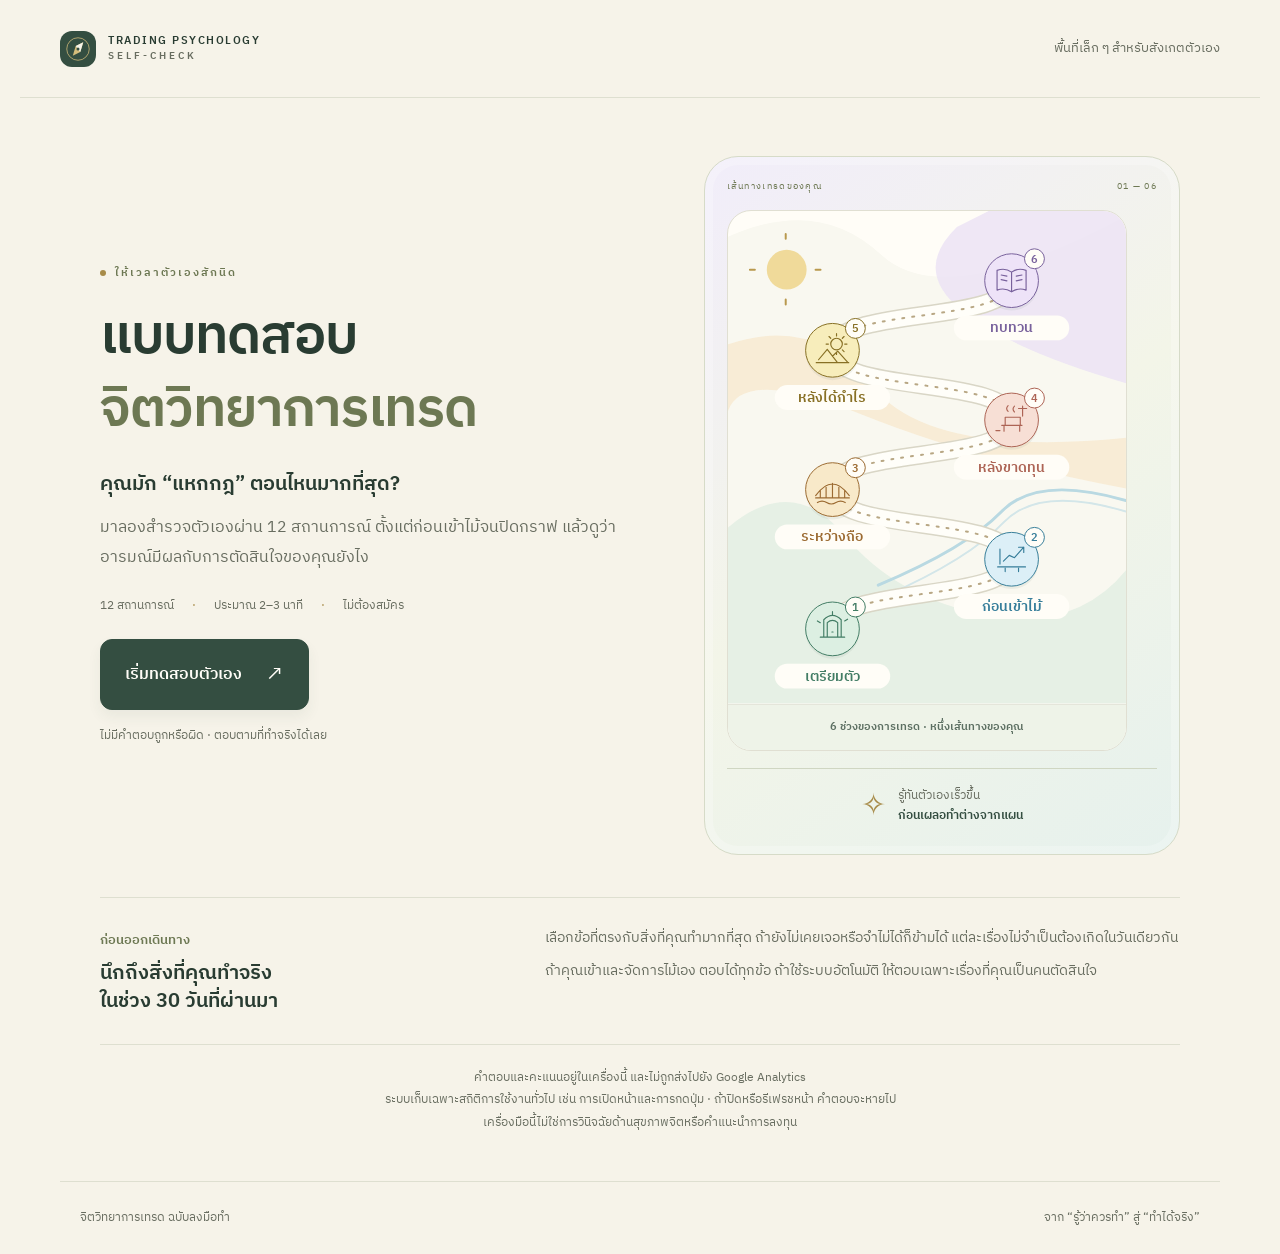
==== self-check/index.html @ 5c340e30 "Add GA4 tracking and self-check" ====
<!doctype html>
<html lang="th">
<head>
  <meta charset="utf-8">
  <meta name="viewport" content="width=device-width, initial-scale=1">
  <meta name="theme-color" content="#f6f3e9">
  <meta name="description" content="แบบทดสอบจิตวิทยาการเทรดฟรี ลองสำรวจตัวเองผ่าน 12 สถานการณ์ แล้วดูว่าอารมณ์มีผลกับการตัดสินใจตอนไหน ใช้เวลาประมาณ 2–3 นาที ไม่ต้องสมัคร">
  <title>แบบทดสอบจิตวิทยาการเทรด · Trading Psychology Self-Check</title>
  <!-- Google tag (gtag.js) -->
  <script async src="https://www.googletagmanager.com/gtag/js?id=G-1ZEJBM398K"></script>
  <script>
    window.dataLayer = window.dataLayer || [];
    function gtag(){dataLayer.push(arguments);}
    gtag('js', new Date());
    gtag('config', 'G-1ZEJBM398K');
    window.selfCheckAnalytics = function(detail) {
      const eventNames = {
        SelfCheckStart: 'self_check_start',
        SelfCheckComplete: 'self_check_complete',
        SelfCheckResultView: 'self_check_result_view',
        SelfCheckProductClick: 'self_check_product_click'
      };
      const eventName = eventNames[detail.name];
      if (!eventName) return;
      gtag('event', eventName, {
        tool_name: detail.tool,
        tool_version: detail.version
      });
    };
  </script>
  <link rel="icon" href="assets/compass.svg" type="image/svg+xml">
  <link rel="stylesheet" href="styles.css?v=20260907-1">
  <script defer src="quiz-data.js?v=20260907-1"></script>
  <script defer src="scoring.js?v=20260907-1"></script>
  <script defer src="app.js?v=20260907-1"></script>
</head>
<body>
  <a class="skip-link" href="#main">ข้ามไปเนื้อหา</a>
  <header class="site-header">
    <a class="brand" href="index.html" aria-label="Trading Psychology Self-Check หน้าเริ่มต้น"><img src="assets/compass.svg" width="36" height="36" alt=""><span>TRADING PSYCHOLOGY<small>SELF-CHECK</small></span></a>
    <span class="header-note">พื้นที่เล็ก ๆ สำหรับสังเกตตัวเอง</span>
  </header>
  <main id="main" tabindex="-1"></main>
  <p id="announcement" class="sr-only" aria-live="polite" aria-atomic="true"></p>
  <footer class="site-footer"><span>จิตวิทยาการเทรด ฉบับลงมือทำ</span><span>จาก “รู้ว่าควรทำ” สู่ “ทำได้จริง”</span></footer>
  <noscript><p class="noscript">กรุณาเปิด JavaScript เพื่อเดินเส้นทางและประมวลผลคำตอบบนอุปกรณ์ของคุณ</p></noscript>
</body>
</html>
---- self-check/styles.css ----
@font-face{font-family:Plex;src:url('assets/fonts/IBMPlexSansThai-Regular.ttf') format('truetype');font-weight:400;font-display:swap}
@font-face{font-family:Plex;src:url('assets/fonts/IBMPlexSansThai-SemiBold.ttf') format('truetype');font-weight:600 900;font-display:swap}
:root{--paper:#f6f3e9;--white:#fffdf7;--green:#344e41;--olive:#6d7853;--gold:#a78b49;--ink:#293c32;--muted:#686d60;--line:#dedfd0;--light:#e9eddf;--watch:#896028}
*{box-sizing:border-box}body{margin:0;background:var(--paper);color:var(--ink);font:16px/1.7 Plex,Tahoma,sans-serif}button,a{-webkit-tap-highlight-color:transparent}button,input{font:inherit}button,a{touch-action:manipulation}button{cursor:pointer}a{color:inherit}button:disabled{cursor:default}button:focus-visible,a:focus-visible{outline:3px solid var(--gold);outline-offset:5px}h1,h2,h3,p{margin:0}h1,h2,h3{font-weight:600;line-height:1.4}h1:focus,h2:focus,#main:focus{outline:none}em{font-style:normal}button{color:inherit}svg{display:block}::selection{background:#d8dfc6} .sr-only{position:absolute;width:1px;height:1px;padding:0;margin:-1px;overflow:hidden;clip:rect(0,0,0,0);white-space:nowrap;border:0}.skip-link{position:fixed;top:-100px;left:16px;z-index:20;background:var(--white);padding:12px}.skip-link:focus{top:10px}
.site-header{max-width:1240px;margin:auto;min-height:98px;padding:22px 40px;display:flex;justify-content:space-between;align-items:center;border-bottom:1px solid var(--line)}.brand{display:flex;align-items:center;gap:12px;text-decoration:none;font-size:11px;letter-spacing:1.5px;font-weight:600;line-height:1.5}.brand small{display:block;font-size:10px;letter-spacing:3px;color:var(--muted)}.header-note{font-size:13px;color:var(--muted)}.page-width{max-width:1120px;margin:auto}.eyebrow{font-size:11px;font-weight:600;letter-spacing:2px;color:var(--olive);display:flex;align-items:center;gap:9px}.eyebrow>span{width:6px;height:6px;background:var(--gold);border-radius:50%}.mini-label{color:var(--olive);font-size:13px;font-weight:600}.lead{font-size:18px;color:var(--muted);line-height:1.85}.primary{display:inline-flex;justify-content:center;align-items:center;gap:24px;background:var(--green);color:#fffdf7;border:1px solid var(--green);border-radius:12px;padding:16px 24px;text-decoration:none;font-weight:600;font-size:16px;min-height:58px;box-shadow:0 7px 14px #344e4110;transition:background .2s,transform .2s}.primary:hover{background:#263e32;transform:translateY(-2px)}.primary>span{font-size:22px;font-weight:400}.soft-note{font-size:12px;color:var(--muted);margin-top:16px}.text-button{background:none;border:0;padding:10px 4px;min-height:44px;font-size:14px;text-decoration:underline;text-underline-offset:5px;text-decoration-color:#c3c6b5}.text-button:hover{color:#243c2e;text-decoration-color:currentColor}.site-footer{max-width:1160px;margin:28px auto 0;padding:26px 20px;border-top:1px solid var(--line);display:flex;justify-content:space-between;gap:16px;color:var(--muted);font-size:12px}.privacy{text-align:center;color:var(--muted);font-size:12px;line-height:1.9}.muted{color:var(--muted)}
.intro{padding:58px 20px 18px;display:grid;grid-template-columns:1.12fr 1fr;gap:42px 70px;align-items:center}.intro-copy h1{font-size:clamp(40px,4.5vw,58px);line-height:1.3;margin:20px 0 24px;letter-spacing:-1.4px}.intro-copy h1 em{color:var(--olive)}.intro-copy h2{font-size:20px;margin-bottom:14px}.intro-copy .lead{font-size:16px}.intro-facts{display:flex;flex-wrap:wrap;gap:10px 18px;margin:23px 0;color:var(--muted);font-size:12px}.intro-facts span+span:before{content:'·';margin-right:18px;color:var(--gold)}.intro-visual{position:relative;padding:24px 24px 18px;border:1px solid #d6dbc8;border-radius:120px 120px 24px 24px;background:linear-gradient(150deg,#eef0e3,#e3e8d8);box-shadow:inset 0 0 0 8px #ffffff35;transform:rotate(1deg)}.map-heading{display:flex;justify-content:space-between;margin:12px 24px 0;font-size:8px;letter-spacing:1.5px;color:var(--olive)}.map-art{position:relative;width:100%;aspect-ratio:400/430;max-width:430px;margin:auto}.map-lines{width:100%;height:100%}.map-north{position:absolute;left:11%;top:8%;font-size:10px;letter-spacing:2px;color:var(--olive)}.map-north span{display:block;font-size:22px;text-align:center}.map-stop{position:absolute;transform:translate(-50%,-50%);text-align:center;width:100px}.map-stop>span{display:grid;place-items:center;margin:auto;width:54px;height:54px;border:1px solid #c5cdb9;background:#f7f7ee;border-radius:50%;color:var(--olive);box-shadow:0 5px 12px #344e4109}.map-stop .scene-icon{width:38px;height:36px}.map-stop small{display:inline-block;white-space:nowrap;font-size:11px;background:#edf0e2e8;padding:1px 7px;border-radius:6px;margin-top:3px}.map-stop.current>span{background:var(--green);color:#f3e3b4;border-color:var(--green);box-shadow:0 0 0 7px #344e4112}.map-stop.passed>span{background:#e0e7d3}.map-start{position:absolute;left:7%;bottom:7%;font-size:10px;color:var(--muted);transform:rotate(-10deg)}.map-caption{display:flex;justify-content:center;align-items:center;gap:12px;font-size:12px;color:var(--muted);border-top:1px solid #cfd6c2;padding-top:12px}.map-caption strong{font-weight:600;color:var(--green)}.tiny-star{font-size:30px;color:var(--gold)}.before-start{grid-column:1/-1;display:grid;grid-template-columns:1fr 1.6fr;gap:48px;padding:28px 0;border-top:1px solid var(--line);border-bottom:1px solid var(--line)}.before-start h3{font-size:20px;margin-top:7px}.before-start p{font-size:14px;color:var(--muted)}.before-start p+p{margin-top:10px}.intro>.privacy{grid-column:1/-1;margin-top:-20px}
.journey{display:grid;grid-template-columns:320px minmax(0,1fr);gap:60px;padding:32px 20px}.journey-aside{padding-top:48px}.journey-aside h2{font-size:30px;margin:17px 0 0}.journey-aside .map-art{margin:0 0 12px}.journey-aside>p:last-child{font-size:13px;color:var(--muted)}.journey-aside .map-stop>span{width:46px;height:46px}.journey-aside .map-stop .scene-icon{width:32px}.route{display:flex;list-style:none;margin:0 0 26px;padding:0;justify-content:space-between;position:relative}.route:before{content:'';position:absolute;top:15px;left:7%;right:7%;height:1px;background:#ced4c3}.route li{position:relative;flex:1;text-align:center;font-size:10px;color:var(--muted)}.route li>span{display:grid;place-items:center;width:30px;height:30px;border-radius:50%;border:1px solid #d3d8c9;background:var(--paper);margin:0 auto 6px}.route small{font-size:10px}.route .current>span{background:var(--green);color:var(--white);border-color:var(--green)}.route .current small{font-weight:600;color:var(--green)}.route .passed>span{background:#e1e7d6;color:var(--green)}.question-card{background:var(--white);border:1px solid var(--line);border-radius:22px;padding:28px 34px;box-shadow:0 12px 36px #344e4105}.question-meta{display:flex;justify-content:space-between;font-size:12px;color:var(--olive)}.question-meta>span:last-child{font-weight:600;font-size:14px}.progress{height:3px;background:#edf0e4;margin:13px 0 15px;border-radius:3px;overflow:hidden}.progress>span{display:block;background:var(--olive);height:100%}.scene-heading{display:flex;align-items:center;gap:13px;margin-bottom:13px}.scene-heading .scene-icon{flex:none;width:64px;height:57px;color:var(--olive);background:#f0f2e6;border-radius:14px;padding:5px}.scene-heading p{font-size:12px;color:var(--muted)}.question-card h1{font-size:23px;line-height:1.55;margin:5px 0 8px}.answer-hint{font-size:12px;color:var(--muted);margin-bottom:19px}.choices{display:grid;gap:10px}.choice{display:flex;align-items:center;gap:13px;text-align:left;width:100%;padding:14px 16px;font-size:16px;line-height:1.6;background:transparent;border:1px solid #dce0d1;border-radius:12px;transition:background .16s,border-color .16s}.choice-dot{width:19px;height:19px;flex:none;border:1px solid #b9c3ac;border-radius:50%;display:grid;place-items:center;font-size:12px}.choice:hover{background:#f0f3e8;border-color:#9aa985}.choice.selected{background:#e5ebda;border-color:var(--olive)}.choice.selected .choice-dot{background:var(--green);color:white;border-color:var(--green)}.skip-answer{display:block;margin:10px auto 5px;color:var(--muted);font-size:12px}.skip-answer.selected{color:var(--green);font-weight:600}.question-navigation{display:flex;justify-content:space-between;align-items:center;gap:12px;border-top:1px solid #eaecdf;padding-top:8px;font-size:11px;color:var(--muted)}.next-button{border:0;border-radius:8px;background:var(--light);padding:9px 16px;min-height:44px;font-size:14px}.journey-note{text-align:center;font-size:11px;color:var(--muted);margin-top:16px}
.reveal-page{text-align:center;padding:60px 20px 50px;min-height:calc(100vh - 200px)}.reveal-page .eyebrow{justify-content:center}.reveal-page h1{font-size:38px;margin:20px 0 16px}.reveal-page>.text-button{display:block;margin:20px auto 0}.treasure{position:relative;width:240px;height:230px;margin:30px auto 18px;perspective:600px}.treasure-halo{position:absolute;inset:0;border-radius:50%;background:radial-gradient(circle,#e4dcad85,transparent 70%)}.treasure-base{position:absolute;left:42px;top:115px;width:156px;height:86px;background:linear-gradient(100deg,#4c6550,#344e41);border:2px solid #263f32;border-radius:5px 5px 18px 18px;box-shadow:0 20px 22px -14px #344e4150}.treasure-base:before,.treasure-base:after{content:'';position:absolute;top:0;bottom:0;width:10px;background:#bdac71;left:20px}.treasure-base:after{left:auto;right:20px}.treasure-base b{position:absolute;left:66px;top:0;width:22px;height:28px;background:#d1bb7c;border-radius:0 0 6px 6px}.treasure-base b:after{content:'';position:absolute;left:9px;top:10px;width:4px;height:9px;border-radius:5px;background:var(--green)}.treasure-lid{position:absolute;z-index:2;left:40px;top:73px;width:160px;height:48px;background:linear-gradient(#63795d,#455f49);border:2px solid #2b4837;border-bottom:5px solid #bcaa70;border-radius:35px 35px 4px 4px;transform-origin:50% 100%;transition:transform .6s ease,opacity .6s}.treasure-paper{position:absolute;left:73px;top:110px;width:96px;height:75px;background:#fffbea;border:1px solid #d9cba0;border-radius:4px;padding:15px;transition:transform .6s;transform:rotate(-8deg)}.treasure-paper>span{font-size:0}.treasure-paper>span:after{content:'MY JOURNEY';font-size:8px;color:var(--olive);letter-spacing:1px}.treasure-paper i{display:block;height:2px;background:#d6dbbf;margin-top:8px}.spark{position:absolute;color:var(--gold);font-size:28px}.spark-one{top:50px;left:12px}.spark-two{top:100px;right:8px;font-size:19px}.is-open .treasure-lid{transform:rotateX(-120deg);opacity:.4}.is-open .treasure-paper{transform:translateY(-68px) rotate(-8deg)}
.results{padding:42px 20px 20px;max-width:1040px}.result-heading{text-align:center}.result-heading .eyebrow{justify-content:center}.result-heading h1{font-size:34px;margin:17px 0}.result-heading>p:not(.eyebrow){font-size:14px;color:var(--muted)}.result-count{display:inline-block;font-size:12px;color:var(--olive);border:1px solid var(--line);border-radius:30px;padding:5px 15px;margin-top:18px}.result-route{display:grid;grid-template-columns:repeat(6,1fr);gap:10px;margin-top:34px}.result-stop{position:relative;text-align:center;padding:17px 10px 13px;background:#eef0e5;border:1px solid #d5dccb;border-radius:16px;font-size:12px}.result-stop .scene-icon{width:51px;height:48px;margin:4px auto 8px;color:var(--olive)}.result-stop strong{display:block;font-size:13px}.result-stop p{font-size:11px;color:var(--muted);margin-top:6px;min-height:38px}.result-stop small{font-size:10px;color:var(--muted)}.stop-number{position:absolute;left:10px;top:7px;font-size:9px;color:var(--muted)}.result-stop.watch{background:#f5ecd9;border-color:#c4aa6e}.result-stop.watch .scene-icon{color:var(--watch)}.result-stop.empty{background:transparent;border-style:dashed}.map-disclaimer{text-align:center;font-size:11px;color:var(--muted);margin:12px 0 28px}.main-insight{background:var(--green);color:var(--white);padding:32px 38px;border-radius:20px}.main-insight .eyebrow{color:#d7c58d;letter-spacing:1px}.main-insight h2{font-size:28px;margin:10px 0 13px}.main-insight>p:not(.eyebrow){font-size:16px;color:#e1e8d9}.evidence{margin-top:21px;border-top:1px solid #ffffff26;padding-top:17px}.evidence>span{font-size:11px;color:#cbd5bd}.evidence p{font-size:14px;margin-top:6px}.insight-grid{display:grid;grid-template-columns:1fr 1fr;gap:18px;margin:18px 0}.insight-card{border:1px solid var(--line);background:var(--white);padding:25px 28px;border-radius:16px}.strength-card{background:#edf0e5}.insight-item{margin-top:16px}.insight-item h3{font-size:17px;margin-bottom:7px}.insight-card p:not(.mini-label){font-size:14px;color:var(--muted)}.insight-card>.mini-label+p{margin-top:16px}.observation{display:flex;gap:24px;padding:28px 32px;background:#eee7d3;border:1px solid #e3d8b6;border-radius:18px;margin:25px 0 42px}.observation>span{font-size:35px;color:var(--gold)}.observation h2{font-size:23px;line-height:1.7;margin:10px 0}.observation div>p:last-child{font-size:12px;color:var(--muted)}.section-heading h2{font-size:27px;margin:8px 0}.section-heading>p:last-child{font-size:13px;color:var(--muted)}.scores-grid{display:grid;grid-template-columns:1fr 1fr;gap:34px;margin-top:25px}.scores-grid>section{padding:25px;background:var(--white);border:1px solid var(--line);border-radius:16px}.scores-grid h3{font-size:18px}.score-direction{font-size:11px;color:var(--muted);margin:4px 0 21px}.score-row{margin-top:20px}.score-row>div:first-child{display:flex;gap:10px;justify-content:space-between;font-size:14px}.score-row strong{font-size:17px;white-space:nowrap}.score-row strong small{font-size:10px;color:var(--muted);font-weight:400;margin-left:3px}.score-track{height:7px;background:#eeecdf;border-radius:8px;margin:8px 0;overflow:hidden}.score-track span{display:block;height:100%;background:#b99b5a;border-radius:8px}.skill-scores .score-track span{background:#748661}.score-note{font-size:10px;color:var(--muted);margin-top:5px}.score-explanation{font-size:12px;color:var(--muted);border-top:1px solid var(--line);padding-top:20px;margin-top:28px}.product-card{display:grid;grid-template-columns:230px 1fr;gap:45px;align-items:center;margin-top:48px;padding:38px;border:1px solid #d3d9c3;border-radius:20px;background:#e9eddf}.product-card h2{font-size:28px;margin:10px 0 15px}.product-card p:not(.eyebrow){font-size:14px;color:var(--muted);margin-bottom:14px}.product-card .primary{margin-top:8px;font-size:14px;padding:14px 17px;gap:12px}.product-art{text-align:center;position:relative}.book-cover{position:relative;width:172px;min-height:245px;padding:23px 20px 20px;background:var(--green);color:#f8f1d8;border-radius:2px 7px 7px 2px;box-shadow:-5px 3px 0 #d8d5c2,15px 20px 25px #344e4120,inset 5px 0 0 #233e32;margin:0 auto 28px;transform:rotate(-6deg);text-align:left}.book-cover>span{font-size:9px;line-height:1.4;letter-spacing:2px;display:block;color:#d6c288}.book-cover>strong{font-size:26px;line-height:1.3;display:block;margin-top:16px}.book-cover>i{font-size:13px;font-style:normal;color:#d9c58a}.book-cover small{font-size:10px;display:block;color:#d9dfca}.cover-line{height:1px;background:#d6c28870;margin:20px 0 13px}.product-art-note{font-size:8px;letter-spacing:1px;color:var(--olive)}.result-actions{display:flex;justify-content:center;gap:35px;margin:24px 0}.noscript{padding:40px;text-align:center}
.real-cover{display:block;width:172px;max-width:100%;height:auto;margin:0 auto 25px;border-radius:3px;transform:rotate(-5deg);box-shadow:10px 17px 25px #344e4126}
@media(min-width:1400px){.intro{padding-top:75px;padding-bottom:30px}.intro-visual{max-width:440px}.intro-copy h1{font-size:62px}}
@media(max-width:900px){.intro{gap:34px}.intro-copy h1{font-size:43px}.journey{grid-template-columns:230px minmax(0,1fr);gap:24px}.question-card{padding:25px}.journey-aside h2{font-size:26px}.journey-aside .map-stop>span{width:37px;height:37px}.journey-aside .map-stop small{font-size:9px}.journey-aside .map-stop .scene-icon{width:26px}.result-route{grid-template-columns:repeat(3,1fr)}.product-card{gap:22px;grid-template-columns:190px 1fr}}
@media(max-width:680px){.site-header{min-height:76px;padding:17px 20px}.brand{font-size:9px;gap:9px;letter-spacing:1.2px}.brand small{font-size:8px}.brand img{width:32px;height:32px}.header-note{display:none}.intro{display:flex;flex-direction:column;padding:32px 22px 12px;gap:27px;align-items:stretch}.intro-copy h1{font-size:43px;margin:16px 0 19px;letter-spacing:-1px}.intro-copy h2{font-size:18px}.intro-copy .lead{font-size:15px}.desktop-break{display:none}.eyebrow{font-size:9px;letter-spacing:1.5px}.intro-facts{font-size:11px;gap:9px 12px;margin:18px 0}.intro-facts span+span:before{margin-right:12px}.intro-copy .primary{width:100%}.soft-note{text-align:center;font-size:11px}.intro-visual{border-radius:80px 80px 22px 22px;padding:15px 20px 18px;width:100%;max-width:400px;align-self:center;transform:none}.intro-visual .map-art{max-width:315px}.map-heading{font-size:7px;margin:10px 15px 0}.map-caption{font-size:11px}.before-start{display:block;padding:24px 0}.before-start h3{font-size:20px;margin-bottom:15px}.before-start p{font-size:13px}.intro>.privacy{margin-top:-8px;font-size:10px}.site-footer{margin-top:20px;padding:21px 22px;display:block;font-size:10px}.site-footer span{display:block}.site-footer span+span{margin-top:4px}.journey{display:block;padding:18px 14px 10px}.journey-aside{display:none}.route{margin:0 0 18px}.route small{font-size:9px}.route li>span{width:26px;height:26px;font-size:9px}.route:before{top:13px}.question-card{padding:20px 18px 12px;border-radius:17px}.question-meta{font-size:11px}.progress{margin:10px 0 13px}.scene-heading{gap:10px;margin-bottom:12px}.scene-heading .scene-icon{width:49px;height:45px;border-radius:10px}.scene-heading p{font-size:11px}.question-card h1{font-size:21px;line-height:1.55}.question-card .mini-label{font-size:11px}.answer-hint{font-size:11px;margin:8px 0 15px}.choice{font-size:16px;padding:12px;gap:10px}.choice-dot{width:17px;height:17px}.choices{gap:9px}.skip-answer{font-size:11px;margin:7px auto 3px}.question-navigation{padding-top:5px}.question-navigation>.text-button{font-size:12px}.question-navigation>span{font-size:10px}.journey-note{font-size:10px}.reveal-page{padding:43px 22px 25px;min-height:calc(100svh - 172px)}.reveal-page h1{font-size:28px}.reveal-page .lead{font-size:16px}.reveal-page .primary{width:100%;max-width:340px}.treasure{margin:20px auto 10px}.results{padding:30px 16px 10px}.result-heading h1{font-size:25px}.result-heading>p:not(.eyebrow){font-size:12px}.result-route{gap:7px;margin-top:25px}.result-stop{padding:18px 6px 10px;border-radius:12px}.result-stop .scene-icon{width:42px;height:39px}.result-stop strong{font-size:12px}.result-stop p{font-size:10px;min-height:34px}.result-stop small{font-size:9px}.map-disclaimer{font-size:10px;margin:12px 8px 22px}.main-insight{padding:25px 22px;border-radius:16px}.main-insight h2{font-size:24px}.main-insight>p:not(.eyebrow){font-size:15px}.evidence p{font-size:13px}.insight-grid{grid-template-columns:1fr;gap:12px;margin-top:12px}.insight-card{padding:21px}.observation{padding:22px 18px;gap:12px;margin:22px 0 32px}.observation>span{font-size:26px}.observation .mini-label{font-size:11px}.observation h2{font-size:20px}.section-heading h2{font-size:24px}.section-heading>p:last-child{font-size:12px}.scores-grid{grid-template-columns:1fr;gap:14px;margin-top:18px}.scores-grid>section{padding:22px}.product-card{grid-template-columns:1fr;padding:28px 22px;gap:16px;margin-top:30px}.product-card h2{font-size:25px}.book-cover{width:143px;min-height:210px;padding:20px 17px 15px;margin-bottom:16px}.book-cover strong{font-size:23px}.book-cover>span{font-size:8px}.book-cover small{font-size:9px}.cover-line{margin:15px 0 10px}.product-card .primary{width:100%;font-size:13px;padding:13px 12px}.product-art-note{font-size:8px}.result-actions{gap:22px}.result-actions .text-button{font-size:12px}.results>.privacy{font-size:10px}}
@media(max-width:360px){.intro{padding-left:18px;padding-right:18px}.intro-copy h1{font-size:38px}.intro-facts{gap:6px 8px;font-size:10px}.intro-facts span+span:before{margin-right:8px}.primary{font-size:14px;padding:15px 18px}.question-card{padding:18px 14px 10px}.question-card h1{font-size:20px}.choice{font-size:15px;padding:11px}.route small{font-size:8px}.result-heading h1{font-size:23px}}
/* Journey V1.1: route, icons and labels share one SVG coordinate system. */
.intro-visual{border-radius:34px;background:linear-gradient(145deg,#f1edfa,#f3f5e8 50%,#e6f1ed);transform:none;padding:22px}
.map-heading{margin:0 0 16px;font-size:9px;letter-spacing:1.3px}
.journey-map{width:100%;max-width:400px;margin:20px auto;border:1px solid #e0dfd2;border-radius:24px;overflow:hidden;background:#fffdf7;box-shadow:0 10px 25px #344e4107}
.journey-map-svg{display:block;width:100%;height:auto;font-family:Plex,Tahoma,sans-serif}
.map-location{display:flex;align-items:center;justify-content:center;gap:8px;padding:13px 8px;border-top:1px solid #e4e5da;color:var(--stage-ink);background:var(--stage-soft);font-size:12px;font-weight:600}
.map-location>span{width:7px;height:7px;border-radius:50%;background:var(--stage-ink);box-shadow:0 0 0 4px #ffffff80}
.map-location.overview{color:#5c6f62;background:#eef3e8;font-size:11px}
.intro-visual .journey-map{margin:0 0 17px;box-shadow:none}
.journey-aside{padding-top:34px}
.journey-aside .eyebrow{color:var(--stage-ink)}
.journey-aside h2{font-size:29px}
.journey-aside>p:last-child{padding:0 6px}
.route li>span{background:var(--stage-soft);border-color:var(--stage-soft);color:var(--stage-ink)}
.route .current>span{background:var(--stage-ink);border-color:var(--stage-ink);color:white;box-shadow:0 0 0 4px var(--stage-soft)}
.route .current small{color:var(--stage-ink)}
.route .passed>span{background:var(--stage-soft);border-color:var(--stage-ink);color:var(--stage-ink)}
.question-meta,.question-card .mini-label{color:var(--stage-ink)}
.progress{background:var(--stage-soft)}
.progress>span{background:var(--stage-ink)}
.scene-heading .scene-icon{color:var(--stage-ink);background:var(--stage-soft)}
.choice:hover,.choice.selected{background:var(--stage-soft);border-color:var(--stage-ink)}
.choice.selected .choice-dot{background:var(--stage-ink);border-color:var(--stage-ink)}
.result-stop:not(.empty){background:var(--stage-soft)}
.result-stop .scene-icon{color:var(--stage-ink)}
.result-stop.watch{border:2px solid var(--watch);padding-top:16px}
.result-stop.watch .scene-icon{color:var(--stage-ink)}
@media(max-width:900px) and (min-width:681px){.journey{grid-template-columns:260px minmax(0,1fr);gap:22px}.journey-aside h2{font-size:25px}.map-location{font-size:11px}}
@media(max-width:680px){.intro-visual{border-radius:26px;padding:18px}.map-heading{font-size:8px;margin:0 2px 12px}.journey-map{border-radius:18px}.map-location{font-size:11px}.result-stop.watch{padding-top:17px}}
/* Plain-language result cards. Numbers are secondary, with no reward-like bars. */
.assessment-grid{gap:24px;align-items:start}
.assessment-grid>section{padding:26px}
.assessment-grid .score-direction{font-size:12px;line-height:1.8;margin-bottom:8px}
.assessment-row{border-top:1px solid var(--line);padding:21px 0 18px}
.assessment-row:last-child{padding-bottom:0}
.assessment-row h4{font-size:17px;font-weight:600;line-height:1.6;margin:0 0 10px}
.assessment-badge{display:inline-block;border-radius:8px;padding:5px 10px;font-size:13px;font-weight:600;line-height:1.7;max-width:100%}
.assessment-badge.watch{background:#f7e2d7;color:#8b4329}
.assessment-badge.developing{background:#f4eacb;color:#77601f}
.assessment-badge.steady{background:#e7eee3;color:#426248}
.assessment-badge.strong{background:#ddecdf;color:#2d5b40}
.assessment-badge.unknown{background:#eeeee7;color:#64675d}
.assessment-row>p{font-size:14px;line-height:1.85;margin:11px 0 7px;color:var(--muted)}
.score-details{border:1px solid var(--line);border-radius:14px;background:#f0eee4;padding:0 22px;margin-top:22px}
.score-details summary{cursor:pointer;padding:18px 0;font-size:14px;font-weight:600;min-height:52px}
.score-details summary:focus-visible{outline:3px solid var(--gold);outline-offset:4px}
.score-details>p{font-size:12px;line-height:1.9;color:var(--muted);max-width:800px}
.numeric-grid{display:grid;grid-template-columns:1fr 1fr;gap:28px;padding:22px 0}
.numeric-grid h3{font-size:15px;margin-bottom:9px}
.numeric-grid p{font-size:12px;color:var(--muted);line-height:1.9}
.numeric-grid section:first-child p strong{color:#8b4329}
.numeric-grid section:last-child p strong{color:#2d5b40}
.numeric-row{display:flex;justify-content:space-between;gap:15px;border-top:1px solid var(--line);padding:11px 0;font-size:12px}
.numeric-row dd{margin:0;white-space:nowrap;font-weight:600}
.numeric-grid dl{margin-bottom:0}
@media(max-width:680px){.assessment-grid>section{padding:22px}.assessment-row h4{font-size:17px}.assessment-badge{font-size:12px}.assessment-row>p{font-size:14px}.score-details{padding:0 18px}.numeric-grid{grid-template-columns:1fr;gap:22px}.section-heading h2{font-size:24px}.eyebrow{letter-spacing:.5px}}
.intro-copy h1{font-size:clamp(36px,4.2vw,54px);line-height:1.35;letter-spacing:-1px}
@media(max-width:680px){.intro-copy h1{font-size:38px}}
@media(max-width:360px){.intro-copy h1{font-size:33px}}
@media(prefers-reduced-motion:reduce){*,*:before,*:after{animation:none!important;transition:none!important;scroll-behavior:auto!important}.primary:hover{transform:none}}
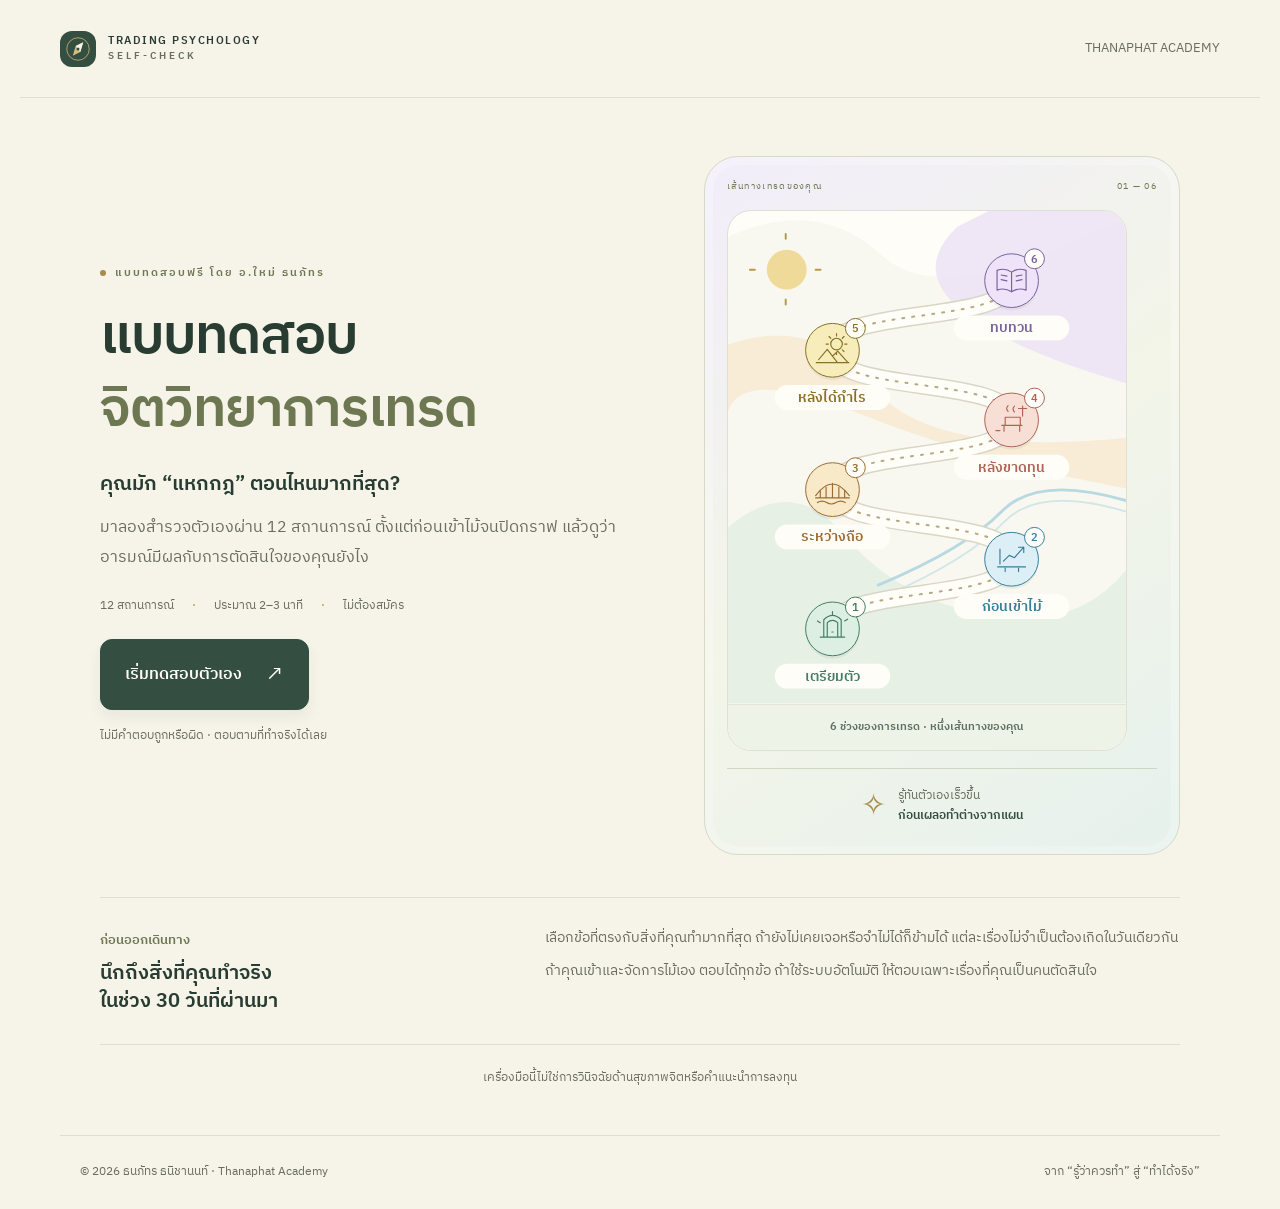
==== commit d820568d: "Add author branding and free test label" ====
--- a/self-check/index.html
+++ b/self-check/index.html
@@ -32,17 +32,17 @@
   <link rel="stylesheet" href="styles.css?v=20260907-1">
   <script defer src="quiz-data.js?v=20260907-1"></script>
   <script defer src="scoring.js?v=20260907-1"></script>
-  <script defer src="app.js?v=20260907-1"></script>
+  <script defer src="app.js?v=20260907-3"></script>
 </head>
 <body>
   <a class="skip-link" href="#main">ข้ามไปเนื้อหา</a>
   <header class="site-header">
     <a class="brand" href="index.html" aria-label="Trading Psychology Self-Check หน้าเริ่มต้น"><img src="assets/compass.svg" width="36" height="36" alt=""><span>TRADING PSYCHOLOGY<small>SELF-CHECK</small></span></a>
-    <span class="header-note">พื้นที่เล็ก ๆ สำหรับสังเกตตัวเอง</span>
+    <span class="header-note">THANAPHAT ACADEMY</span>
   </header>
   <main id="main" tabindex="-1"></main>
   <p id="announcement" class="sr-only" aria-live="polite" aria-atomic="true"></p>
-  <footer class="site-footer"><span>จิตวิทยาการเทรด ฉบับลงมือทำ</span><span>จาก “รู้ว่าควรทำ” สู่ “ทำได้จริง”</span></footer>
+  <footer class="site-footer"><span>© 2026 ธนภัทร ธนิชานนท์ · Thanaphat Academy</span><span>จาก “รู้ว่าควรทำ” สู่ “ทำได้จริง”</span></footer>
   <noscript><p class="noscript">กรุณาเปิด JavaScript เพื่อเดินเส้นทางและประมวลผลคำตอบบนอุปกรณ์ของคุณ</p></noscript>
 </body>
 </html>
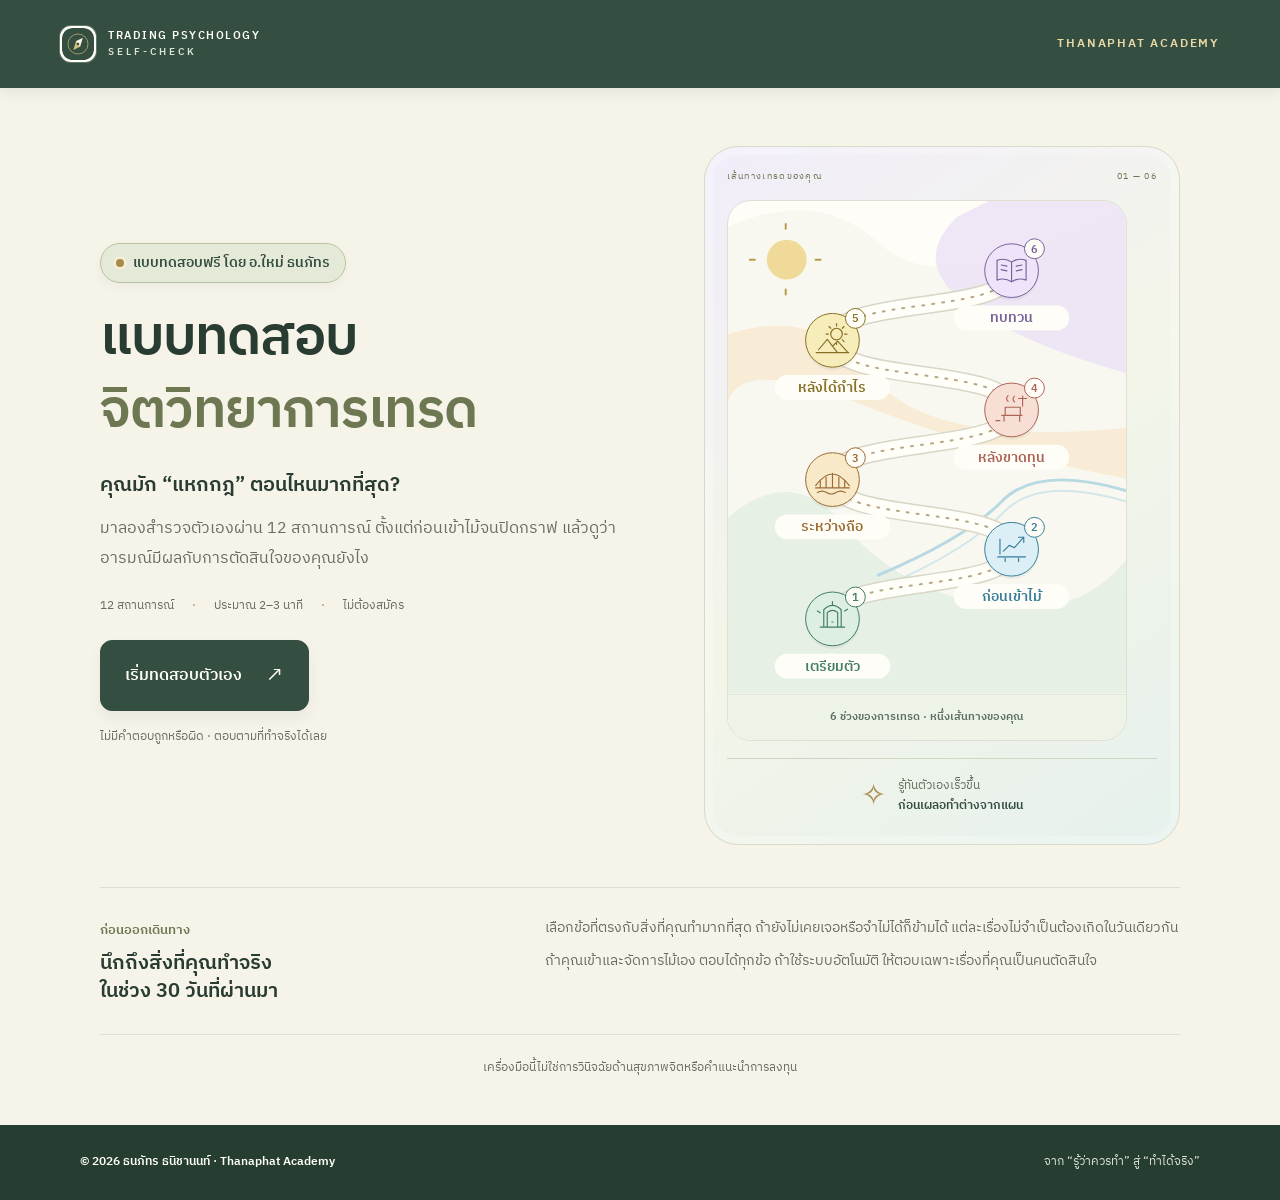
==== commit d766429a: "Strengthen self-check branding" ====
--- a/self-check/index.html
+++ b/self-check/index.html
@@ -29,10 +29,10 @@
     };
   </script>
   <link rel="icon" href="assets/compass.svg" type="image/svg+xml">
-  <link rel="stylesheet" href="styles.css?v=20260907-1">
+  <link rel="stylesheet" href="styles.css?v=20260907-2">
   <script defer src="quiz-data.js?v=20260907-1"></script>
   <script defer src="scoring.js?v=20260907-1"></script>
-  <script defer src="app.js?v=20260907-3"></script>
+  <script defer src="app.js?v=20260907-4"></script>
 </head>
 <body>
   <a class="skip-link" href="#main">ข้ามไปเนื้อหา</a>
--- a/self-check/styles.css
+++ b/self-check/styles.css
@@ -12,6 +12,11 @@
 @media(max-width:900px){.intro{gap:34px}.intro-copy h1{font-size:43px}.journey{grid-template-columns:230px minmax(0,1fr);gap:24px}.question-card{padding:25px}.journey-aside h2{font-size:26px}.journey-aside .map-stop>span{width:37px;height:37px}.journey-aside .map-stop small{font-size:9px}.journey-aside .map-stop .scene-icon{width:26px}.result-route{grid-template-columns:repeat(3,1fr)}.product-card{gap:22px;grid-template-columns:190px 1fr}}
 @media(max-width:680px){.site-header{min-height:76px;padding:17px 20px}.brand{font-size:9px;gap:9px;letter-spacing:1.2px}.brand small{font-size:8px}.brand img{width:32px;height:32px}.header-note{display:none}.intro{display:flex;flex-direction:column;padding:32px 22px 12px;gap:27px;align-items:stretch}.intro-copy h1{font-size:43px;margin:16px 0 19px;letter-spacing:-1px}.intro-copy h2{font-size:18px}.intro-copy .lead{font-size:15px}.desktop-break{display:none}.eyebrow{font-size:9px;letter-spacing:1.5px}.intro-facts{font-size:11px;gap:9px 12px;margin:18px 0}.intro-facts span+span:before{margin-right:12px}.intro-copy .primary{width:100%}.soft-note{text-align:center;font-size:11px}.intro-visual{border-radius:80px 80px 22px 22px;padding:15px 20px 18px;width:100%;max-width:400px;align-self:center;transform:none}.intro-visual .map-art{max-width:315px}.map-heading{font-size:7px;margin:10px 15px 0}.map-caption{font-size:11px}.before-start{display:block;padding:24px 0}.before-start h3{font-size:20px;margin-bottom:15px}.before-start p{font-size:13px}.intro>.privacy{margin-top:-8px;font-size:10px}.site-footer{margin-top:20px;padding:21px 22px;display:block;font-size:10px}.site-footer span{display:block}.site-footer span+span{margin-top:4px}.journey{display:block;padding:18px 14px 10px}.journey-aside{display:none}.route{margin:0 0 18px}.route small{font-size:9px}.route li>span{width:26px;height:26px;font-size:9px}.route:before{top:13px}.question-card{padding:20px 18px 12px;border-radius:17px}.question-meta{font-size:11px}.progress{margin:10px 0 13px}.scene-heading{gap:10px;margin-bottom:12px}.scene-heading .scene-icon{width:49px;height:45px;border-radius:10px}.scene-heading p{font-size:11px}.question-card h1{font-size:21px;line-height:1.55}.question-card .mini-label{font-size:11px}.answer-hint{font-size:11px;margin:8px 0 15px}.choice{font-size:16px;padding:12px;gap:10px}.choice-dot{width:17px;height:17px}.choices{gap:9px}.skip-answer{font-size:11px;margin:7px auto 3px}.question-navigation{padding-top:5px}.question-navigation>.text-button{font-size:12px}.question-navigation>span{font-size:10px}.journey-note{font-size:10px}.reveal-page{padding:43px 22px 25px;min-height:calc(100svh - 172px)}.reveal-page h1{font-size:28px}.reveal-page .lead{font-size:16px}.reveal-page .primary{width:100%;max-width:340px}.treasure{margin:20px auto 10px}.results{padding:30px 16px 10px}.result-heading h1{font-size:25px}.result-heading>p:not(.eyebrow){font-size:12px}.result-route{gap:7px;margin-top:25px}.result-stop{padding:18px 6px 10px;border-radius:12px}.result-stop .scene-icon{width:42px;height:39px}.result-stop strong{font-size:12px}.result-stop p{font-size:10px;min-height:34px}.result-stop small{font-size:9px}.map-disclaimer{font-size:10px;margin:12px 8px 22px}.main-insight{padding:25px 22px;border-radius:16px}.main-insight h2{font-size:24px}.main-insight>p:not(.eyebrow){font-size:15px}.evidence p{font-size:13px}.insight-grid{grid-template-columns:1fr;gap:12px;margin-top:12px}.insight-card{padding:21px}.observation{padding:22px 18px;gap:12px;margin:22px 0 32px}.observation>span{font-size:26px}.observation .mini-label{font-size:11px}.observation h2{font-size:20px}.section-heading h2{font-size:24px}.section-heading>p:last-child{font-size:12px}.scores-grid{grid-template-columns:1fr;gap:14px;margin-top:18px}.scores-grid>section{padding:22px}.product-card{grid-template-columns:1fr;padding:28px 22px;gap:16px;margin-top:30px}.product-card h2{font-size:25px}.book-cover{width:143px;min-height:210px;padding:20px 17px 15px;margin-bottom:16px}.book-cover strong{font-size:23px}.book-cover>span{font-size:8px}.book-cover small{font-size:9px}.cover-line{margin:15px 0 10px}.product-card .primary{width:100%;font-size:13px;padding:13px 12px}.product-art-note{font-size:8px}.result-actions{gap:22px}.result-actions .text-button{font-size:12px}.results>.privacy{font-size:10px}}
 @media(max-width:360px){.intro{padding-left:18px;padding-right:18px}.intro-copy h1{font-size:38px}.intro-facts{gap:6px 8px;font-size:10px}.intro-facts span+span:before{margin-right:8px}.primary{font-size:14px;padding:15px 18px}.question-card{padding:18px 14px 10px}.question-card h1{font-size:20px}.choice{font-size:15px;padding:11px}.route small{font-size:8px}.result-heading h1{font-size:23px}}
+
+/* Stronger brand framing for the standalone public tool. */
+.site-header{max-width:none;margin:0;min-height:88px;padding:18px max(40px,calc((100vw - 1160px)/2));color:#fffdf7;background:var(--green);border-bottom:0;box-shadow:0 3px 14px #263e3218}.site-header .brand{color:#fffdf7}.site-header .brand img{padding:2px;background:#fffdf7;border-radius:11px;box-shadow:0 0 0 1px #ffffff3b}.site-header .brand small{color:#dbe2d6}.header-note{color:#ead9a5;font-size:12px;font-weight:600;letter-spacing:1.8px}.creator-badge{display:inline-flex;width:max-content;max-width:100%;align-items:center;gap:9px;padding:9px 15px;color:var(--green);background:#e4ead7;border:1px solid #b8c49e;border-radius:999px;box-shadow:0 4px 12px #344e410b;font-size:14px;font-weight:600;line-height:1.45}.creator-badge:before{content:'';flex:0 0 auto;width:8px;height:8px;background:var(--gold);border-radius:50%;box-shadow:0 0 0 3px #f5edd4}.site-footer{max-width:none;margin:28px 0 0;padding:27px max(20px,calc((100vw - 1120px)/2));color:#dbe2d6;background:#263e32;border-top:0}.site-footer span:first-child{color:#fffdf7;font-weight:600}
+@media(max-width:680px){.site-header{min-height:72px;padding:14px 20px}.site-header .brand img{width:34px;height:34px}.creator-badge{padding:8px 12px;font-size:13px;gap:8px}.intro-copy h1{margin-top:18px}.site-footer{display:block;padding:23px 22px;font-size:10px}}
+@media(max-width:360px){.creator-badge{font-size:12px;padding:7px 10px}.creator-badge:before{width:7px;height:7px}}
 /* Journey V1.1: route, icons and labels share one SVG coordinate system. */
 .intro-visual{border-radius:34px;background:linear-gradient(145deg,#f1edfa,#f3f5e8 50%,#e6f1ed);transform:none;padding:22px}
 .map-heading{margin:0 0 16px;font-size:9px;letter-spacing:1.3px}
